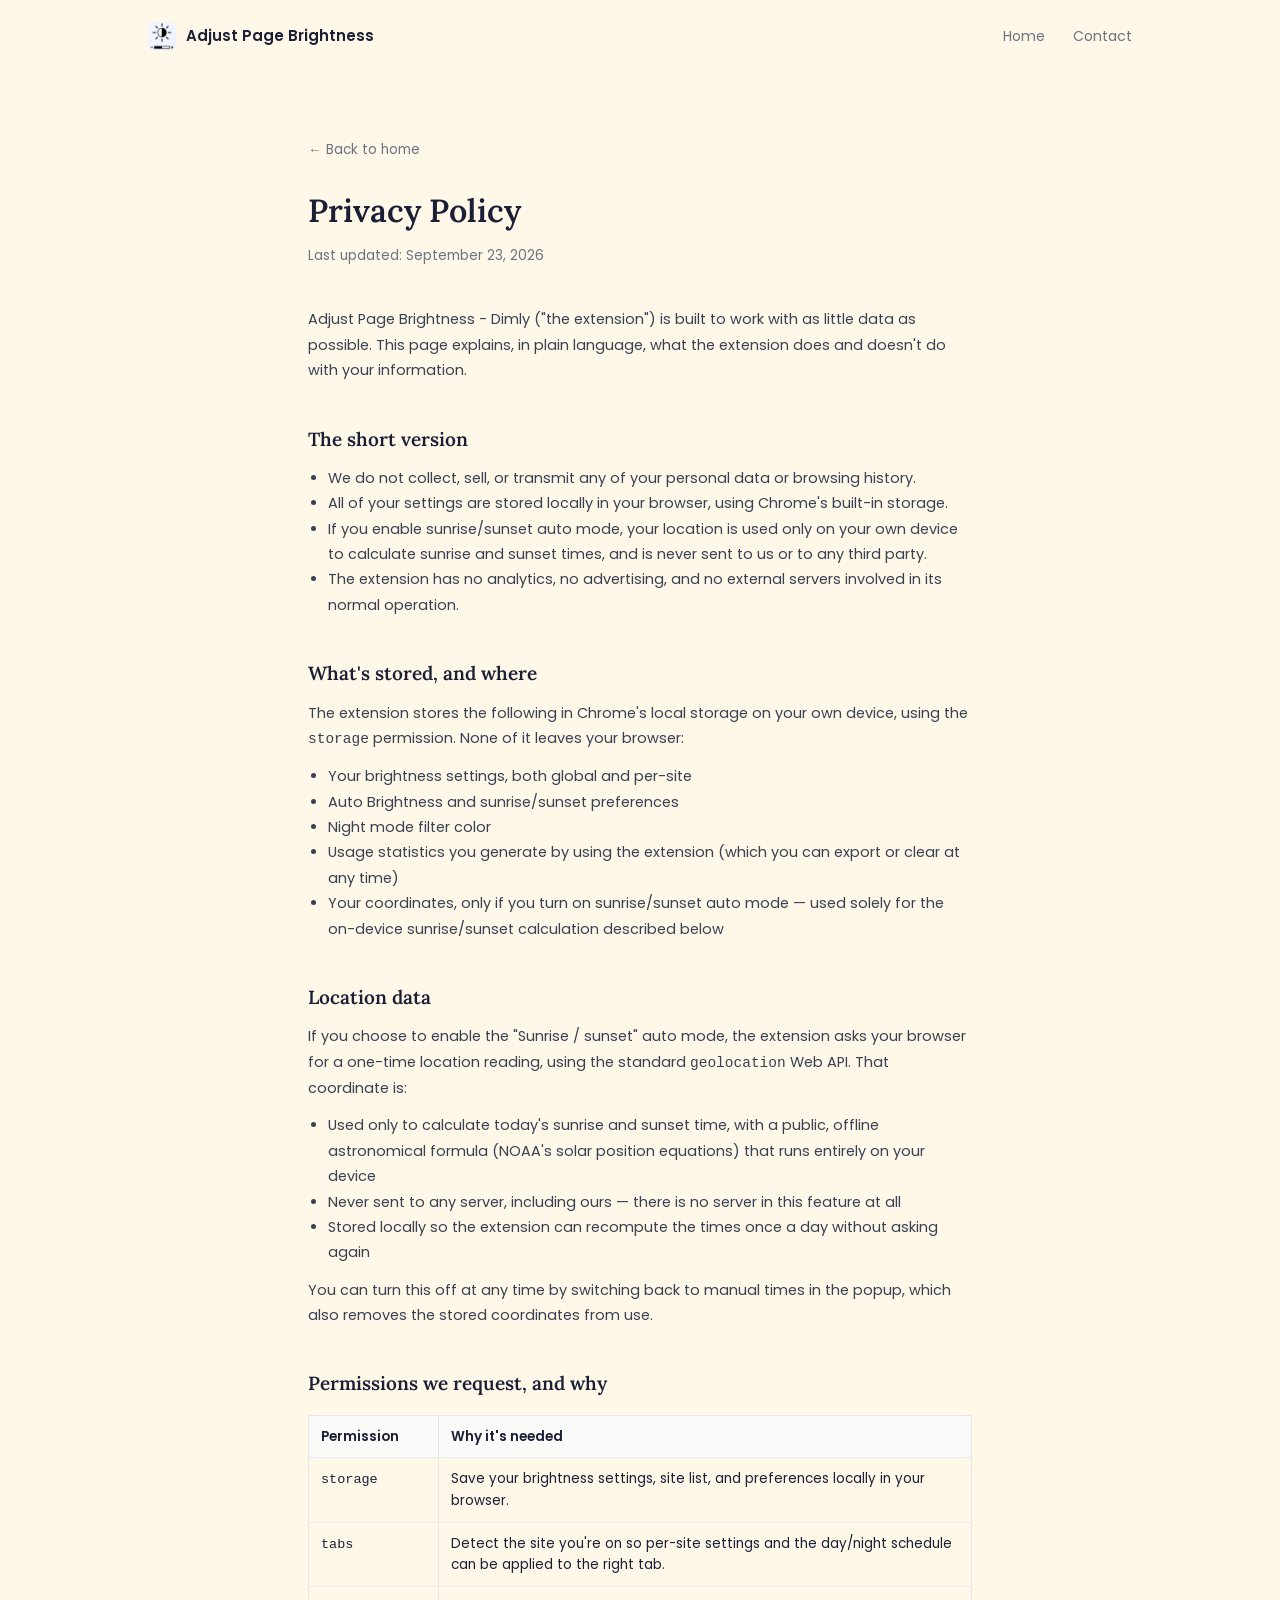
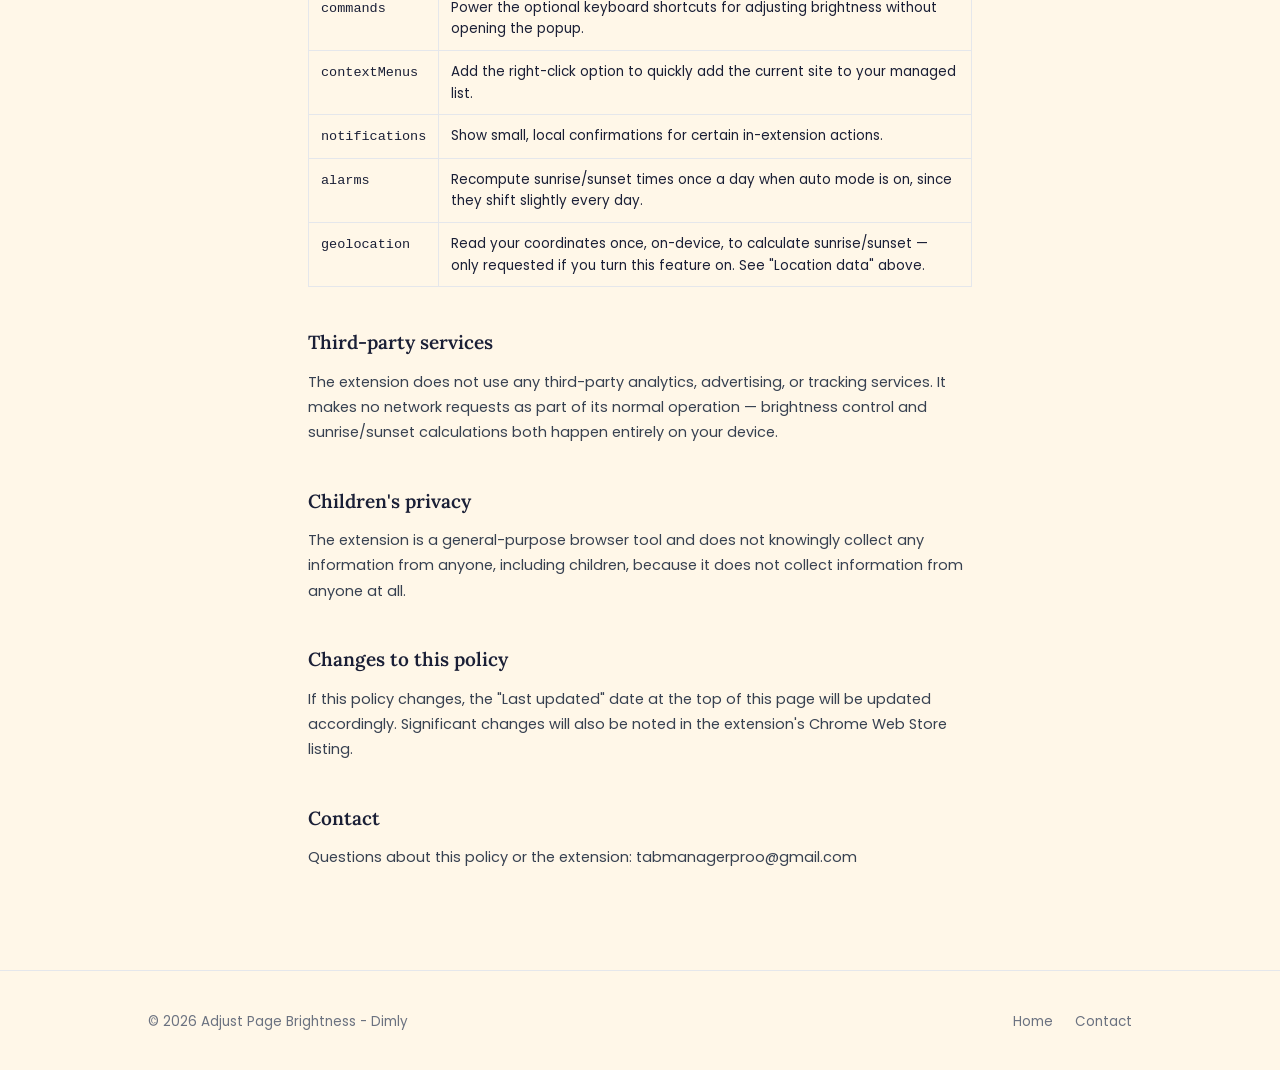
==== privacy.html @ 4cd2bc85 "Add files via upload" ====
<!DOCTYPE html>
<html lang="en">
<head>
<meta charset="UTF-8">
<meta name="viewport" content="width=device-width, initial-scale=1">
<title>Privacy Policy | Adjust Page Brightness - Dimly</title>
<meta name="description" content="Privacy policy for the Adjust Page Brightness - Dimly Chrome extension: what data is collected (none), what's stored locally, and why each permission is requested.">
<link rel="canonical" href="https://adjustpagebrightness-png.github.io/adjustpagebrightness/privacy.html">
<link rel="icon" href="assets/icon.png">
<meta name="robots" content="index, follow">

<link rel="preconnect" href="https://fonts.googleapis.com">
<link rel="preconnect" href="https://fonts.gstatic.com" crossorigin>
<link href="https://fonts.googleapis.com/css2?family=Poppins:wght@400;500;600&family=Lora:wght@500;600&display=swap" rel="stylesheet">
<link rel="stylesheet" href="style.css">
</head>
<body>

<div class="wrap">
  <nav class="site-nav">
    <div class="brand"><img src="assets/icon.png" alt=""> Adjust Page Brightness</div>
    <div class="nav-links">
      <a href="index.html">Home</a>
      <a href="mailto:tabmanagerproo@gmail.com">Contact</a>
    </div>
  </nav>
</div>

<main class="policy">
  <a class="back-link" href="index.html">← Back to home</a>
  <h1>Privacy Policy</h1>
  <p class="updated">Last updated: September 23, 2026</p>

  <p>Adjust Page Brightness - Dimly ("the extension") is built to work with as little data as possible. This page explains, in plain language, what the extension does and doesn't do with your information.</p>

  <h2>The short version</h2>
  <ul>
    <li>We do not collect, sell, or transmit any of your personal data or browsing history.</li>
    <li>All of your settings are stored locally in your browser, using Chrome's built-in storage.</li>
    <li>If you enable sunrise/sunset auto mode, your location is used only on your own device to calculate sunrise and sunset times, and is never sent to us or to any third party.</li>
    <li>The extension has no analytics, no advertising, and no external servers involved in its normal operation.</li>
  </ul>

  <h2>What's stored, and where</h2>
  <p>The extension stores the following in Chrome's local storage on your own device, using the <code>storage</code> permission. None of it leaves your browser:</p>
  <ul>
    <li>Your brightness settings, both global and per-site</li>
    <li>Auto Brightness and sunrise/sunset preferences</li>
    <li>Night mode filter color</li>
    <li>Usage statistics you generate by using the extension (which you can export or clear at any time)</li>
    <li>Your coordinates, only if you turn on sunrise/sunset auto mode — used solely for the on-device sunrise/sunset calculation described below</li>
  </ul>

  <h2>Location data</h2>
  <p>If you choose to enable the "Sunrise / sunset" auto mode, the extension asks your browser for a one-time location reading, using the standard <code>geolocation</code> Web API. That coordinate is:</p>
  <ul>
    <li>Used only to calculate today's sunrise and sunset time, with a public, offline astronomical formula (NOAA's solar position equations) that runs entirely on your device</li>
    <li>Never sent to any server, including ours — there is no server in this feature at all</li>
    <li>Stored locally so the extension can recompute the times once a day without asking again</li>
  </ul>
  <p>You can turn this off at any time by switching back to manual times in the popup, which also removes the stored coordinates from use.</p>

  <h2>Permissions we request, and why</h2>
  <table>
    <tr><th>Permission</th><th>Why it's needed</th></tr>
    <tr><td><code>storage</code></td><td>Save your brightness settings, site list, and preferences locally in your browser.</td></tr>
    <tr><td><code>tabs</code></td><td>Detect the site you're on so per-site settings and the day/night schedule can be applied to the right tab.</td></tr>
    <tr><td><code>commands</code></td><td>Power the optional keyboard shortcuts for adjusting brightness without opening the popup.</td></tr>
    <tr><td><code>contextMenus</code></td><td>Add the right-click option to quickly add the current site to your managed list.</td></tr>
    <tr><td><code>notifications</code></td><td>Show small, local confirmations for certain in-extension actions.</td></tr>
    <tr><td><code>alarms</code></td><td>Recompute sunrise/sunset times once a day when auto mode is on, since they shift slightly every day.</td></tr>
    <tr><td><code>geolocation</code></td><td>Read your coordinates once, on-device, to calculate sunrise/sunset — only requested if you turn this feature on. See "Location data" above.</td></tr>
  </table>

  <h2>Third-party services</h2>
  <p>The extension does not use any third-party analytics, advertising, or tracking services. It makes no network requests as part of its normal operation — brightness control and sunrise/sunset calculations both happen entirely on your device.</p>

  <h2>Children's privacy</h2>
  <p>The extension is a general-purpose browser tool and does not knowingly collect any information from anyone, including children, because it does not collect information from anyone at all.</p>

  <h2>Changes to this policy</h2>
  <p>If this policy changes, the "Last updated" date at the top of this page will be updated accordingly. Significant changes will also be noted in the extension's Chrome Web Store listing.</p>

  <h2>Contact</h2>
  <p>Questions about this policy or the extension: <a href="mailto:tabmanagerproo@gmail.com">tabmanagerproo@gmail.com</a></p>
</main>

<footer class="site-footer">
  <div class="wrap footer-row">
    <div>© 2026 Adjust Page Brightness - Dimly</div>
    <div class="footer-links">
      <a href="index.html">Home</a>
      <a href="mailto:tabmanagerproo@gmail.com">Contact</a>
    </div>
  </div>
</footer>

</body>
</html>
---- style.css ----
:root {
  --navy: #0E1330;
  --navy-2: #171C40;
  --violet: #241A4A;
  --gold: #FFB020;
  --gold-light: #FFD37A;
  --ivory: #FFF7E8;
  --ink: #1A1F36;
  --muted: #6B7280;
  --muted-light: #9CA3C0;
  --card-border: #E5E7EB;
}

* { box-sizing: border-box; margin: 0; padding: 0; }

body {
  font-family: 'Poppins', -apple-system, BlinkMacSystemFont, 'Segoe UI', sans-serif;
  color: var(--ink);
  background: var(--ivory);
  line-height: 1.6;
}

h1, h2, h3, .display {
  font-family: 'Lora', Georgia, serif;
  font-weight: 600;
}

a { color: inherit; text-decoration: none; }

.wrap { max-width: 1040px; margin: 0 auto; padding: 0 28px; }

/* Nav */
nav.site-nav {
  display: flex; align-items: center; justify-content: space-between;
  padding: 22px 0;
}
.brand { display: flex; align-items: center; gap: 10px; font-weight: 600; font-size: 15px; }
.brand img { width: 28px; height: 28px; border-radius: 7px; }
.nav-links { display: flex; align-items: center; gap: 28px; font-size: 14px; color: var(--muted); }
.nav-links a:hover { color: var(--ink); }
.btn {
  display: inline-block; padding: 10px 20px; border-radius: 8px; font-size: 14px; font-weight: 600;
  background: var(--navy); color: var(--ivory); transition: transform 0.15s ease, box-shadow 0.15s ease;
}
.btn:hover { box-shadow: 0 8px 20px rgba(14,19,48,0.25); transform: translateY(-1px); }
.btn.gold { background: var(--gold); color: var(--navy); }
.btn.gold:hover { box-shadow: 0 8px 20px rgba(255,176,32,0.35); }

/* Hero */
header.hero {
  background: linear-gradient(160deg, var(--navy) 0%, var(--navy-2) 55%, var(--violet) 100%);
  color: var(--ivory); position: relative; overflow: hidden;
}
header.hero .wrap { padding-top: 0; padding-bottom: 90px; position: relative; z-index: 2; }
.hero-arc {
  position: absolute; bottom: -320px; right: -220px; width: 760px; height: 760px; border-radius: 50%;
  background: radial-gradient(circle at 60% 40%, rgba(255,176,32,0.25), transparent 60%);
  z-index: 1;
}
.hero-body { display: grid; grid-template-columns: 1fr 1fr; gap: 48px; align-items: center; padding-top: 56px; }
.eyebrow { font-size: 13px; color: var(--gold); font-weight: 600; letter-spacing: 0.02em; margin-bottom: 16px; }
.hero h1 { font-size: 44px; line-height: 1.16; margin-bottom: 18px; }
.hero p.lead { color: var(--muted-light); font-size: 16px; max-width: 420px; margin-bottom: 28px; }
.hero-actions { display: flex; align-items: center; gap: 16px; }
.hero-note { font-size: 13px; color: var(--muted-light); }
.hero-shot { border-radius: 12px; overflow: hidden; box-shadow: 0 30px 70px rgba(0,0,0,0.4); border: 1px solid rgba(255,255,255,0.08); }
.hero-shot img { display: block; width: 100%; height: auto; }

/* Sections */
section { padding: 88px 0; }
.section-head { max-width: 560px; margin-bottom: 48px; }
.section-head .eyebrow { color: #C88A00; }
.section-head h2 { font-size: 30px; line-height: 1.25; }
.section-head p { color: var(--muted); margin-top: 14px; font-size: 15px; }

.features { display: grid; grid-template-columns: repeat(3, 1fr); gap: 28px; }
.feature { border: 1px solid var(--card-border); border-radius: 12px; padding: 24px; }
.feature .ficon {
  width: 38px; height: 38px; border-radius: 9px; background: var(--gold);
  display: flex; align-items: center; justify-content: center; margin-bottom: 16px;
}
.feature .ficon svg { width: 20px; height: 20px; stroke: var(--navy); }
.feature h3 { font-family: 'Poppins', sans-serif; font-size: 15px; font-weight: 600; margin-bottom: 8px; }
.feature p { font-size: 13.5px; color: var(--muted); line-height: 1.6; }

.shots { display: grid; grid-template-columns: repeat(2, 1fr); gap: 24px; }
.shots figure { border-radius: 12px; overflow: hidden; border: 1px solid var(--card-border); }
.shots img { display: block; width: 100%; height: auto; }
.shots figcaption { padding: 14px 16px; font-size: 13.5px; color: var(--muted); background: #fff; }

.trust { background: var(--navy); color: var(--ivory); }
.trust .section-head .eyebrow { color: var(--gold); }
.trust .section-head p { color: var(--muted-light); }
.trust-grid { display: grid; grid-template-columns: repeat(4, 1fr); gap: 24px; }
.trust-item { padding: 20px 0; border-top: 1px solid rgba(255,255,255,0.12); }
.trust-item .num { font-family: 'Lora', serif; font-size: 22px; color: var(--gold); margin-bottom: 8px; display:block; }
.trust-item p { font-size: 13px; color: var(--muted-light); }

footer.site-footer {
  border-top: 1px solid var(--card-border); padding: 40px 0; font-size: 13.5px; color: var(--muted);
}
.footer-row { display: flex; align-items: center; justify-content: space-between; flex-wrap: wrap; gap: 12px; }
.footer-links { display: flex; gap: 22px; }
.footer-links a:hover { color: var(--ink); }

@media (max-width: 760px) {
  .hero-body { grid-template-columns: 1fr; }
  .features { grid-template-columns: 1fr; }
  .shots { grid-template-columns: 1fr; }
  .trust-grid { grid-template-columns: repeat(2, 1fr); }
  .hero h1 { font-size: 32px; }
}

/* Privacy page */
.policy { max-width: 720px; margin: 0 auto; padding: 64px 28px 100px; }
.policy .updated { color: var(--muted); font-size: 13.5px; margin-bottom: 40px; }
.policy h1 { font-size: 32px; margin-bottom: 8px; }
.policy h2 { font-size: 19px; margin: 40px 0 12px; }
.policy p, .policy li { font-size: 14.5px; color: #374151; line-height: 1.75; }
.policy ul { margin: 12px 0 12px 20px; }
.policy table { width: 100%; border-collapse: collapse; margin: 16px 0; font-size: 13.5px; }
.policy th, .policy td { text-align: left; padding: 10px 12px; border: 1px solid var(--card-border); vertical-align: top; }
.policy th { background: #FAFAF8; font-weight: 600; }
.back-link { display: inline-flex; align-items: center; gap: 6px; font-size: 13.5px; color: var(--muted); margin-bottom: 24px; }
.back-link:hover { color: var(--ink); }
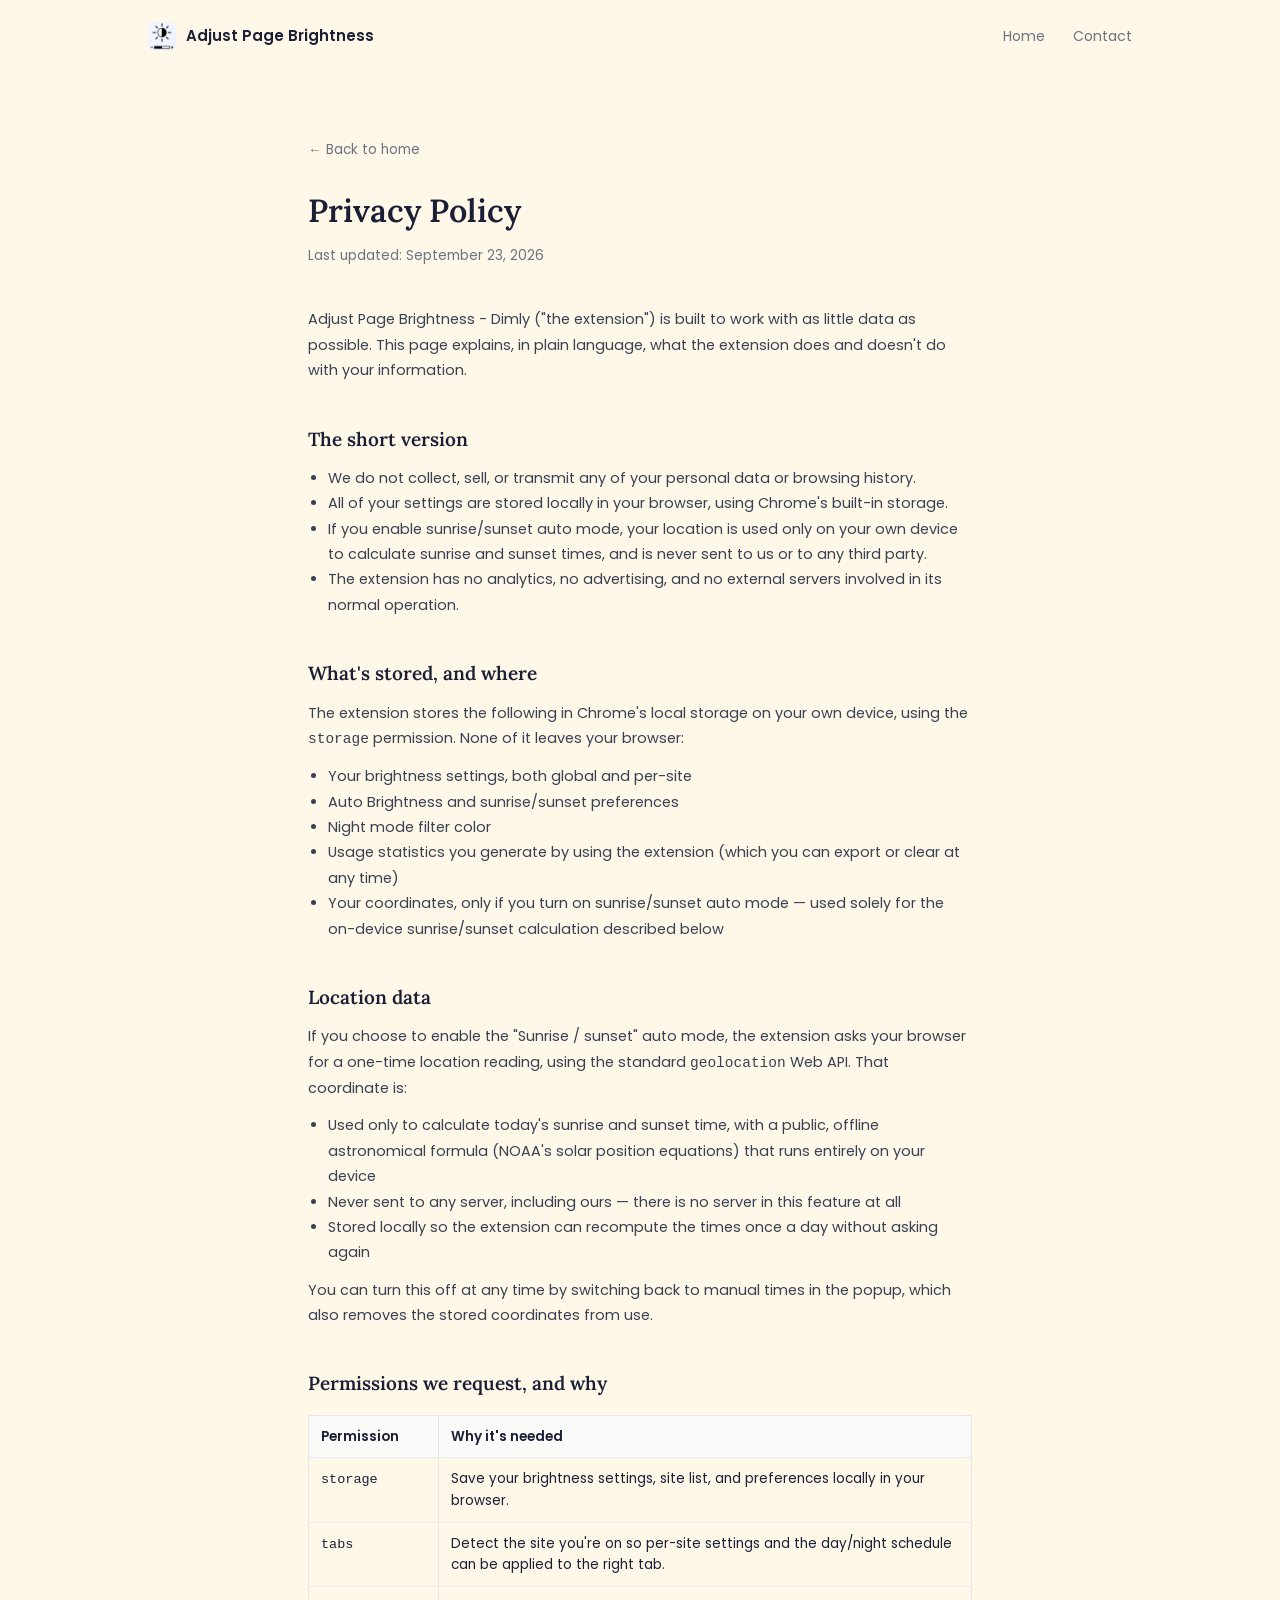
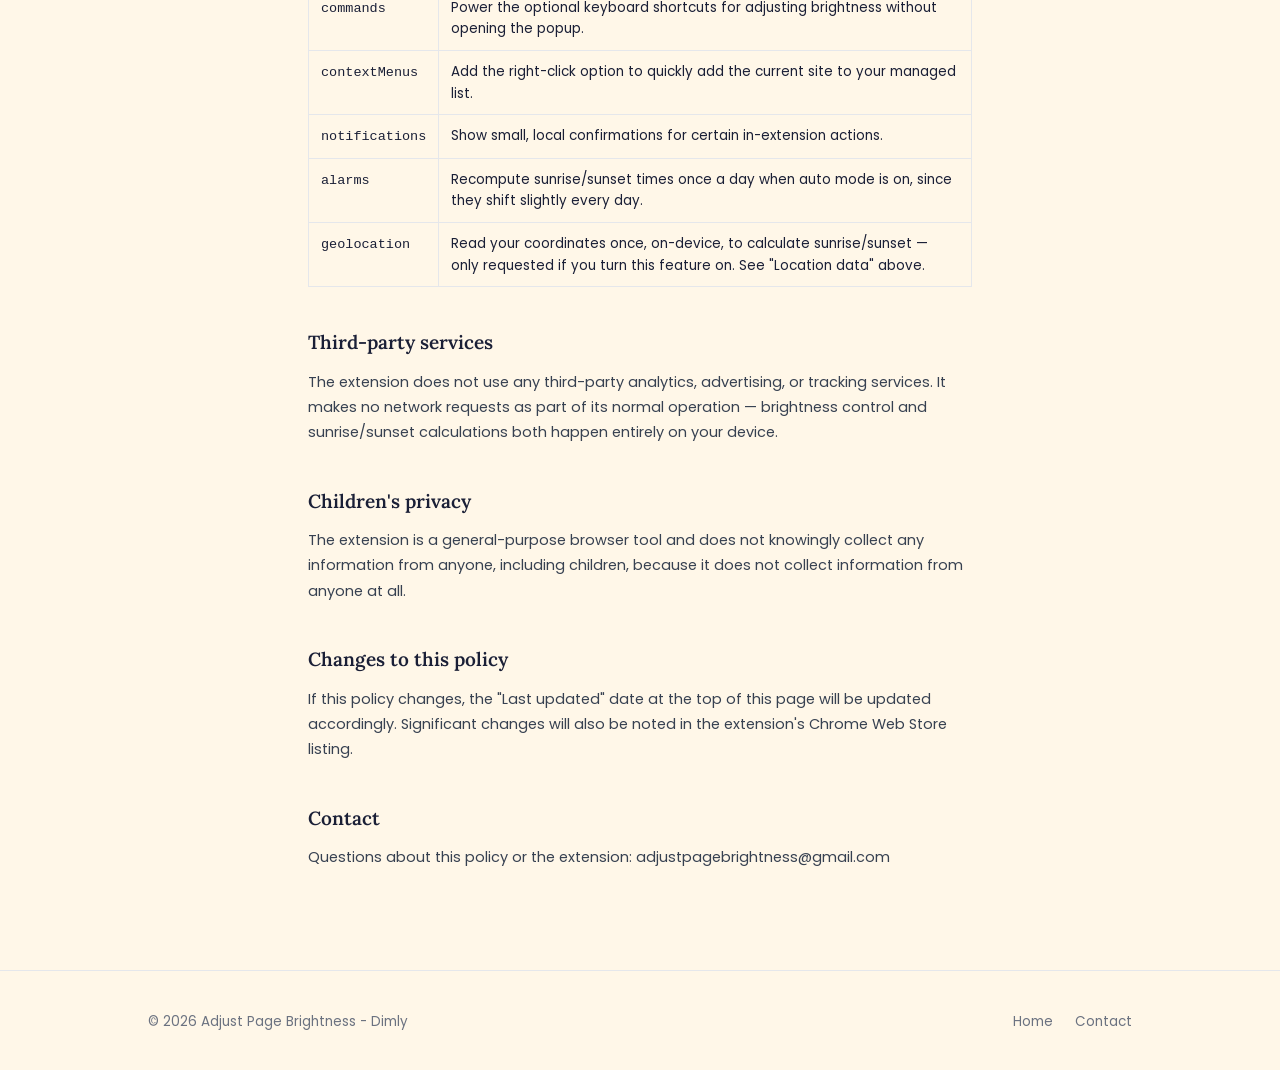
==== commit bbde9c60: "Add files via upload" ====
--- a/privacy.html
+++ b/privacy.html
@@ -21,7 +21,7 @@
     <div class="brand"><img src="assets/icon.png" alt=""> Adjust Page Brightness</div>
     <div class="nav-links">
       <a href="index.html">Home</a>
-      <a href="mailto:tabmanagerproo@gmail.com">Contact</a>
+      <a href="contact.html">Contact</a>
     </div>
   </nav>
 </div>
@@ -82,7 +82,7 @@
   <p>If this policy changes, the "Last updated" date at the top of this page will be updated accordingly. Significant changes will also be noted in the extension's Chrome Web Store listing.</p>
 
   <h2>Contact</h2>
-  <p>Questions about this policy or the extension: <a href="mailto:tabmanagerproo@gmail.com">tabmanagerproo@gmail.com</a></p>
+  <p>Questions about this policy or the extension: <a href="mailto:adjustpagebrightness@gmail.com">adjustpagebrightness@gmail.com</a></p>
 </main>
 
 <footer class="site-footer">
@@ -90,7 +90,7 @@
     <div>© 2026 Adjust Page Brightness - Dimly</div>
     <div class="footer-links">
       <a href="index.html">Home</a>
-      <a href="mailto:tabmanagerproo@gmail.com">Contact</a>
+      <a href="contact.html">Contact</a>
     </div>
   </div>
 </footer>
